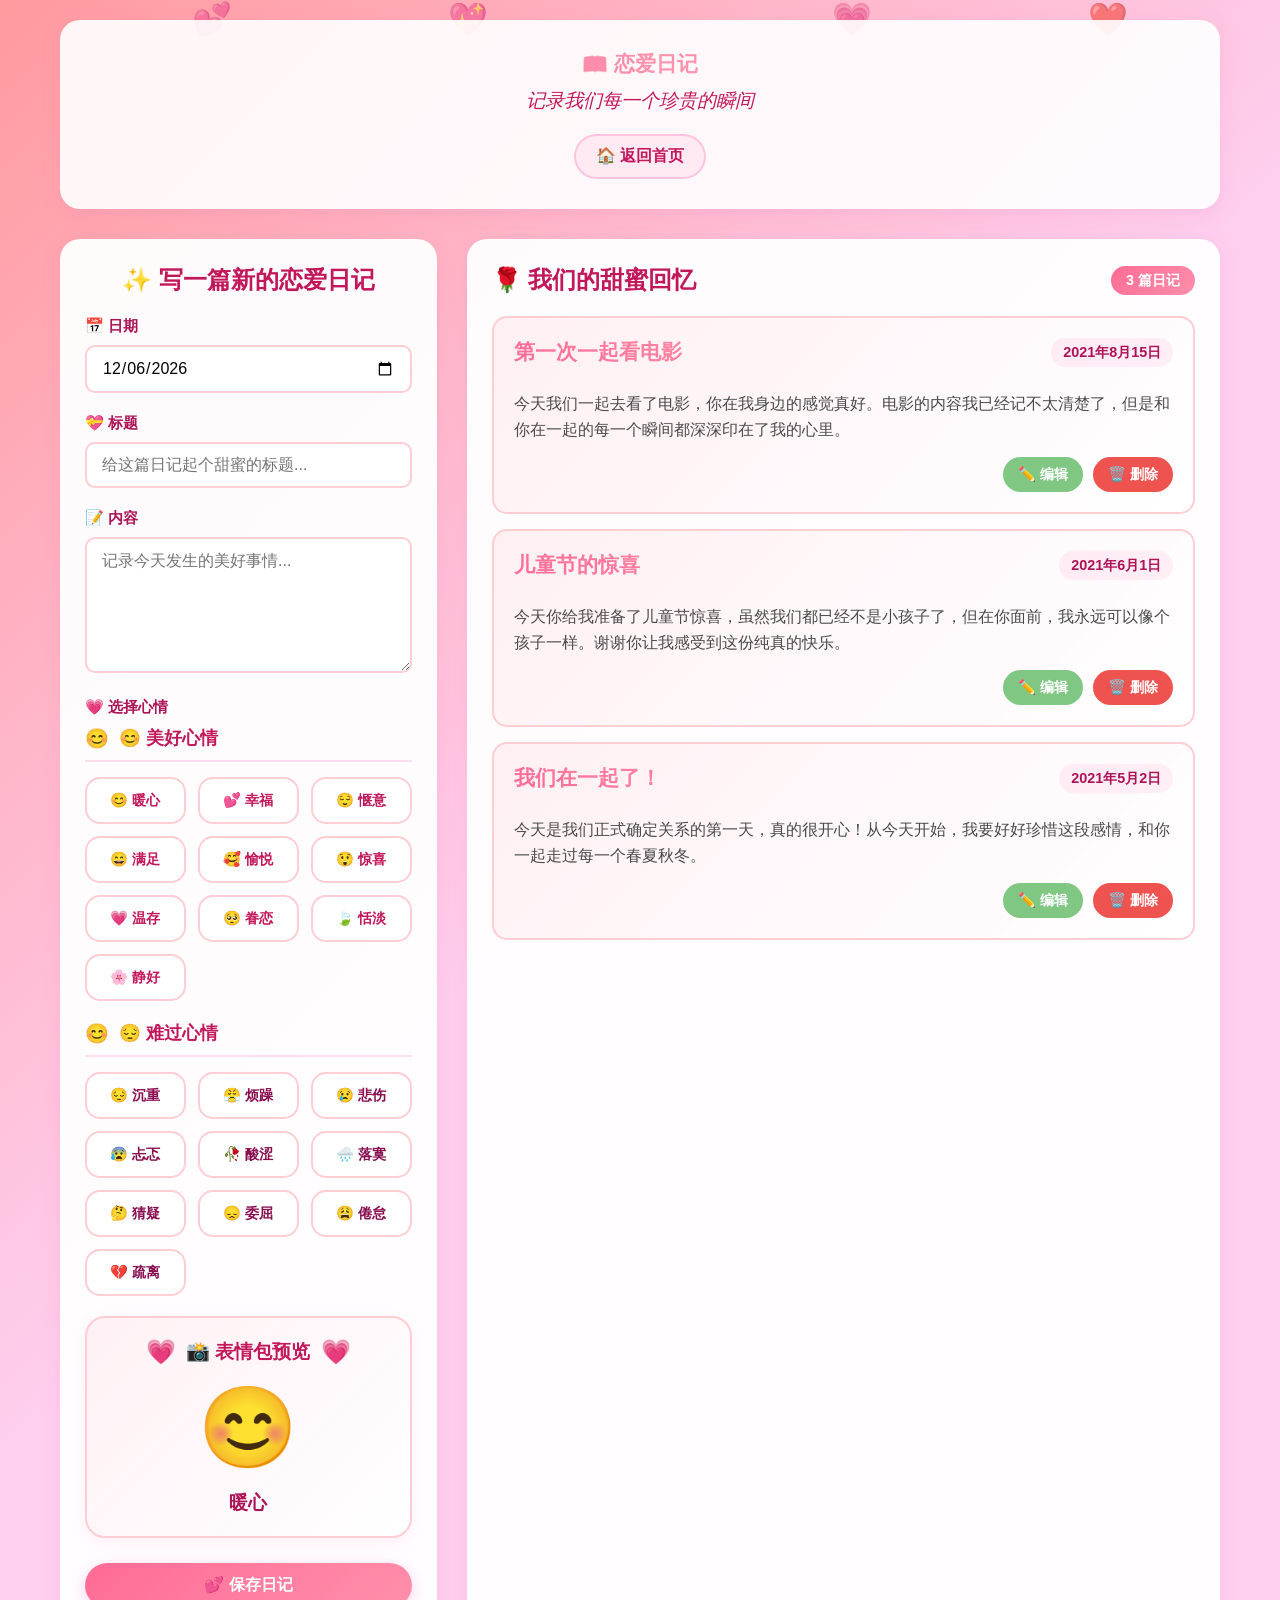
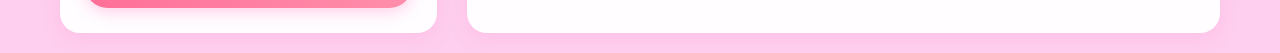
==== diary.html @ 62058254 "Add files via upload" ====
<!DOCTYPE html>
<html lang="zh-CN">
<head>
    <meta charset="UTF-8">
    <meta name="viewport" content="width=device-width, initial-scale=1.0">
    <title>恋爱日记 - 祖家琦 ❤️ 王意颖</title>
    <link rel="stylesheet" href="styles.css">
</head>
<body>
    <div class="heart-background">
        <div class="floating-heart" style="left: 15%; animation-delay: 0.5s;">💕</div>
        <div class="floating-heart" style="left: 35%; animation-delay: 1.5s;">💖</div>
        <div class="floating-heart" style="left: 65%; animation-delay: 2s;">💗</div>
        <div class="floating-heart" style="left: 85%; animation-delay: 3s;">❤️</div>
    </div>

    <div class="container">
        <header class="diary-header">
            <h1 class="diary-title">📖 恋爱日记</h1>
            <p class="diary-subtitle">记录我们每一个珍贵的瞬间</p>
            <div class="back-nav">
                <a href="index.html" class="back-button">🏠 返回首页</a>
            </div>
        </header>

        <div class="diary-content">
            <!-- 添加/编辑日记表单 -->
            <div class="diary-form-section">
                <div class="form-header">
                    <h2 id="formTitle">✨ 写一篇新的恋爱日记</h2>
                </div>
                <form id="diaryForm" class="diary-form">
                    <input type="hidden" id="diaryId" value="">

                    <div class="form-group">
                        <label for="diaryDate" class="form-label">📅 日期</label>
                        <input type="date" id="diaryDate" class="form-input" required>
                    </div>

                    <div class="form-group">
                        <label for="diaryTitle" class="form-label">💝 标题</label>
                        <input type="text" id="diaryTitle" class="form-input" placeholder="给这篇日记起个甜蜜的标题..." required>
                    </div>

                    <div class="form-group">
                        <label for="diaryContent" class="form-label">📝 内容</label>
                        <textarea id="diaryContent" class="form-textarea" placeholder="记录今天发生的美好事情..." rows="6" required></textarea>
                    </div>

                    <div class="form-group">
                        <label class="form-label">💗 选择心情</label>
                        <div class="mood-selector" id="moodSelector">
                            <!-- 正面心情 -->
                            <div class="mood-category">
                                <p class="mood-category-title">😊 美好心情</p>
                                <div class="mood-options positive-moods">
                                    <button type="button" class="mood-btn" data-mood="暖心" data-emoji="😊">😊 暖心</button>
                                    <button type="button" class="mood-btn" data-mood="幸福" data-emoji="💕">💕 幸福</button>
                                    <button type="button" class="mood-btn" data-mood="惬意" data-emoji="😌">😌 惬意</button>
                                    <button type="button" class="mood-btn" data-mood="满足" data-emoji="😄">😄 满足</button>
                                    <button type="button" class="mood-btn" data-mood="愉悦" data-emoji="🥰">🥰 愉悦</button>
                                    <button type="button" class="mood-btn" data-mood="惊喜" data-emoji="😲">😲 惊喜</button>
                                    <button type="button" class="mood-btn" data-mood="温存" data-emoji="💗">💗 温存</button>
                                    <button type="button" class="mood-btn" data-mood="眷恋" data-emoji="🥺">🥺 眷恋</button>
                                    <button type="button" class="mood-btn" data-mood="恬淡" data-emoji="🍃">🍃 恬淡</button>
                                    <button type="button" class="mood-btn" data-mood="静好" data-emoji="🌸">🌸 静好</button>
                                </div>
                            </div>

                            <!-- 负面心情 -->
                            <div class="mood-category">
                                <p class="mood-category-title">😔 难过心情</p>
                                <div class="mood-options negative-moods">
                                    <button type="button" class="mood-btn" data-mood="沉重" data-emoji="😔">😔 沉重</button>
                                    <button type="button" class="mood-btn" data-mood="烦躁" data-emoji="😤">😤 烦躁</button>
                                    <button type="button" class="mood-btn" data-mood="悲伤" data-emoji="😢">😢 悲伤</button>
                                    <button type="button" class="mood-btn" data-mood="忐忑" data-emoji="😰">😰 忐忑</button>
                                    <button type="button" class="mood-btn" data-mood="酸涩" data-emoji="🥀">🥀 酸涩</button>
                                    <button type="button" class="mood-btn" data-mood="落寞" data-emoji="🌧️">🌧️ 落寞</button>
                                    <button type="button" class="mood-btn" data-mood="猜疑" data-emoji="🤔">🤔 猜疑</button>
                                    <button type="button" class="mood-btn" data-mood="委屈" data-emoji="😞">😞 委屈</button>
                                    <button type="button" class="mood-btn" data-mood="倦怠" data-emoji="😩">😩 倦怠</button>
                                    <button type="button" class="mood-btn" data-mood="疏离" data-emoji="💔">💔 疏离</button>
                                </div>
                            </div>
                        </div>

                        <!-- 表情包预览区域 -->
                        <div class="mood-preview" id="moodPreview">
                            <p class="preview-title">📸 表情包预览</p>
                            <div class="preview-emoji" id="previewEmoji">😊</div>
                            <p class="preview-text" id="previewText">暖心</p>
                        </div>

                        <input type="hidden" id="diaryMood" value="">
                        <input type="hidden" id="diaryEmoji" value="">
                    </div>

                    <div class="form-actions">
                        <button type="submit" class="btn btn-primary" id="submitBtn">💕 保存日记</button>
                        <button type="button" class="btn btn-secondary" id="cancelBtn" style="display: none;">取消编辑</button>
                    </div>
                </form>
            </div>

            <!-- 日记列表 -->
            <div class="diary-list-section">
                <div class="list-header">
                    <h2>🌹 我们的甜蜜回忆</h2>
                    <span class="diary-count" id="diaryCount">0 篇日记</span>
                </div>

                <div id="diaryList" class="diary-list">
                    <!-- 日记条目将在这里动态生成 -->
                </div>

                <div id="emptyState" class="empty-state" style="display: none;">
                    <div class="empty-icon">📔</div>
                    <p class="empty-text">还没有写日记哦</p>
                    <p class="empty-subtext">开始记录你们的第一个甜蜜时刻吧！</p>
                </div>
            </div>
        </div>
    </div>

    <!-- 确认删除的模态框 -->
    <div id="deleteModal" class="modal" style="display: none;">
        <div class="modal-content">
            <div class="modal-header">
                <h3>💔 确认删除</h3>
            </div>
            <div class="modal-body">
                <p>确定要删除这篇日记吗？删除后无法恢复。</p>
            </div>
            <div class="modal-footer">
                <button class="btn btn-secondary" id="confirmCancel">取消</button>
                <button class="btn btn-danger" id="confirmDelete">确认删除</button>
            </div>
        </div>
    </div>

    <script src="script.js"></script>
<script src="mobile-optimizations.js"></script>
    <script>
        // 拖尾式光标跟随效果
        const cursorTrail = [];
        const maxTrailLength = 10;

        document.addEventListener('mousemove', (e) => {
            // 创建新的光标元素
            const cursor = document.createElement('div');
            cursor.className = 'cursor-trail';
            cursor.style.left = e.clientX + 'px';
            cursor.style.top = e.clientY + 'px';
            cursor.style.opacity = '0.3'; // 透明度设置为0.3

            // 添加爱心图标
            cursor.innerHTML = '💕';

            // 添加到轨迹数组
            cursorTrail.push(cursor);
            document.body.appendChild(cursor);

            // 限制轨迹长度
            if (cursorTrail.length > maxTrailLength) {
                const oldCursor = cursorTrail.shift();
                oldCursor.style.transition = 'opacity 0.5s';
                oldCursor.style.opacity = '0';
                setTimeout(() => {
                    oldCursor.remove();
                }, 500);
            }

            // 2秒后移除
            setTimeout(() => {
                cursor.style.transition = 'opacity 0.5s';
                cursor.style.opacity = '0';
                setTimeout(() => cursor.remove(), 500);
            }, 2000);
        });

        // 点击特效
        document.addEventListener('click', (e) => {
            const clickEffect = document.createElement('div');
            clickEffect.className = 'click-effect';
            clickEffect.style.left = e.clientX + 'px';
            clickEffect.style.top = e.clientY + 'px';

            // 随机选择一个爱心表情
            const hearts = ['❤️', '💕', '💖', '💗', '💘', '💝', '💟'];
            const randomHeart = hearts[Math.floor(Math.random() * hearts.length)];
            clickEffect.innerHTML = randomHeart;

            document.body.appendChild(clickEffect);

            // 动画效果
            clickEffect.style.animation = 'clickPop 1s ease-out forwards';

            // 移除元素
            setTimeout(() => {
                clickEffect.remove();
            }, 1000);
        });

        // 添加动画样式
        const style = document.createElement('style');
        style.textContent = `
            @keyframes clickPop {
                0% {
                    transform: scale(0) rotate(0deg);
                    opacity: 1;
                }
                50% {
                    transform: scale(1.5) rotate(180deg);
                    opacity: 0.8;
                }
                100% {
                    transform: scale(0) rotate(360deg);
                    opacity: 0;
                }
            }

            /* 拖尾式光标样式 */
            .cursor-trail {
                position: fixed;
                pointer-events: none;
                z-index: 9999;
                font-size: 2rem;
                transform: translate(-50%, -50%);
                transition: all 0.1s ease;
                opacity: 0.3;
            }
        `;
        document.head.appendChild(style);
    </script>
</body>
</html>
---- styles.css ----
/* 全局样式 */
* {
    margin: 0;
    padding: 0;
    box-sizing: border-box;
}

body {
    font-family: 'Segoe UI', 'Microsoft YaHei', sans-serif;
    background: linear-gradient(135deg, #ff9a9e 0%, #fecfef 50%, #fecfef 100%);
    min-height: 100vh;
    overflow-x: hidden;
    position: relative;
}

/* 飘动的心形背景 */
.heart-background {
    position: fixed;
    top: 0;
    left: 0;
    width: 100%;
    height: 100%;
    pointer-events: none;
    z-index: 0;
}

.floating-heart {
    position: absolute;
    font-size: 2rem;
    opacity: 0.6;
    animation: floatUp 8s ease-in-out infinite;
    will-change: transform, opacity;
    backface-visibility: hidden;
}

@keyframes floatUp {
    0% {
        transform: translateY(100vh) rotate(0deg);
        opacity: 0;
    }
    10% {
        opacity: 0.6;
    }
    90% {
        opacity: 0.6;
    }
    100% {
        transform: translateY(-100px) rotate(360deg);
        opacity: 0;
    }
}

/* 移动端动画性能优化 */
@media (prefers-reduced-motion: reduce) {
    /* 减少动画效果 */
    .floating-heart {
        display: none;
    }

    .name-gradient {
        animation: none;
    }

    .big-heart {
        animation: none;
    }

    .music-btn.playing {
        animation: none;
    }

    .reminder-card.celebrate {
        animation: none;
    }

    #daysCounter, #hoursCounter, #minutesCounter, #secondsCounter {
        animation: none;
    }
}

@media (max-width: 768px) {
    /* 移动端减少动画复杂度 */
    .floating-heart {
        animation-duration: 12s;
        animation-timing-function: linear;
    }

    @keyframes floatUp {
        0% {
            transform: translateY(100vh) translateZ(0);
            opacity: 0;
        }
        10% {
            opacity: 0.5;
        }
        90% {
            opacity: 0.5;
        }
        100% {
            transform: translateY(-100px) translateZ(0);
            opacity: 0;
        }
    }
}

/* 容器 */
.container {
    position: relative;
    z-index: 1;
    max-width: 1200px;
    margin: 0 auto;
    padding: 20px;
}

/* 主页样式 */
.hero-section {
    text-align: center;
    padding: 60px 20px;
    background: rgba(255, 255, 255, 0.85);
    border-radius: 20px;
    box-shadow: 0 10px 40px rgba(255, 105, 180, 0.2);
    backdrop-filter: blur(10px);
    animation: fadeInUp 1s ease-out;
}

@keyframes fadeInUp {
    from {
        opacity: 0;
        transform: translateY(30px);
    }
    to {
        opacity: 1;
        transform: translateY(0);
    }
}

.couple-names {
    display: flex;
    align-items: center;
    justify-content: center;
    gap: 30px;
    margin-bottom: 40px;
    flex-wrap: wrap;
}

.name-gradient {
    font-size: 3rem;
    font-weight: bold;
    background: linear-gradient(45deg, #ff6b95, #ff8fab, #ffb3c6);
    -webkit-background-clip: text;
    -webkit-text-fill-color: transparent;
    background-clip: text;
    animation: pulse 2s ease-in-out infinite;
    transition: all 0.3s ease;
}

.name-gradient:hover {
    animation: jump 0.5s ease;
}

@keyframes pulse {
    0%, 100% {
        transform: scale(1);
    }
    50% {
        transform: scale(1.05);
    }
}

@keyframes jump {
    0% {
        transform: translateY(0) scale(1);
    }
    50% {
        transform: translateY(-10px) scale(1.1);
    }
    100% {
        transform: translateY(0) scale(1);
    }
}

.heart-divider {
    display: flex;
    align-items: center;
    justify-content: center;
}

.big-heart {
    font-size: 3.5rem;
    animation: heartbeat 1.5s ease-in-out infinite;
    transition: all 0.3s ease;
}

.big-heart:hover {
    animation: jump 0.5s ease;
}

@keyframes heartbeat {
    0%, 100% {
        transform: scale(1);
    }
    25% {
        transform: scale(1.2);
    }
    50% {
        transform: scale(1);
    }
    75% {
        transform: scale(1.1);
    }
}

/* 恋爱日期显示 */
.love-date {
    margin: 30px 0;
    padding: 20px;
    background: linear-gradient(135deg, rgba(255, 192, 203, 0.3), rgba(255, 105, 180, 0.1));
    border-radius: 15px;
    border: 2px solid rgba(255, 105, 180, 0.2);
    transition: all 0.3s ease;
}

.love-date:hover {
    transform: translateY(-5px);
    box-shadow: 0 8px 20px rgba(255, 105, 180, 0.3);
}

.date-text {
    font-size: 1.2rem;
    color: #d63384;
    margin-bottom: 15px;
    font-weight: 500;
    transition: all 0.3s ease;
}

.date-text:hover {
    transform: translateX(5px);
}

.date-display {
    display: flex;
    align-items: center;
    justify-content: center;
    gap: 10px;
    flex-wrap: wrap;
}

.date-number {
    font-size: 2.5rem;
    font-weight: bold;
    color: #c2185b;
    text-shadow: 2px 2px 4px rgba(0, 0, 0, 0.1);
    transition: all 0.3s ease;
}

.date-number:hover {
    transform: scale(1.1);
}

.date-divider {
    font-size: 1.5rem;
    color: #e91e63;
    font-weight: 500;
    transition: all 0.3s ease;
}

.date-divider:hover {
    transform: scale(1.1);
}

/* 爱情计时器 */
.love-counter {
    margin: 30px 0;
    padding: 25px;
    background: linear-gradient(135deg, rgba(255, 182, 193, 0.4), rgba(255, 105, 180, 0.2));
    border-radius: 15px;
    border: 2px dashed rgba(255, 105, 180, 0.3);
    transition: all 0.3s ease;
}

.love-counter:hover {
    transform: translateY(-5px);
    box-shadow: 0 8px 20px rgba(255, 105, 180, 0.3);
}

.counter-text {
    font-size: 1.1rem;
    color: #ad1457;
    margin-bottom: 15px;
    font-weight: 500;
    transition: all 0.3s ease;
}

.counter-text:hover {
    transform: translateX(5px);
}

.counter-display {
    display: flex;
    align-items: center;
    justify-content: center;
    gap: 15px;
    flex-wrap: wrap;
}

#daysCounter, #hoursCounter, #minutesCounter, #secondsCounter {
    font-size: 2rem;
    font-weight: bold;
    color: #c2185b;
    min-width: 60px;
    display: inline-block;
    text-align: center;
    transition: all 0.3s ease;
}

#daysCounter:hover, #hoursCounter:hover, #minutesCounter:hover, #secondsCounter:hover {
    transform: scale(1.1);
}

.counter-label {
    font-size: 1rem;
    color: #e91e63;
    transition: all 0.3s ease;
}

.counter-label:hover {
    transform: scale(1.1);
}

/* 爱情宣言 */
.love-message {
    margin: 40px 0;
    padding: 20px;
    transition: all 0.3s ease;
}

.love-message:hover {
    transform: translateY(-5px);
    box-shadow: 0 8px 20px rgba(255, 105, 180, 0.2);
}

.message-text {
    font-size: 1.5rem;
    color: #c2185b;
    margin-bottom: 10px;
    font-weight: 600;
    font-style: italic;
    transition: all 0.3s ease;
}

.message-text:hover {
    transform: translateX(5px);
}

.message-subtext {
    font-size: 1.2rem;
    color: #e91e63;
    font-weight: 500;
    transition: all 0.3s ease;
}

.message-subtext:hover {
    transform: translateX(5px);
}

/* 导航按钮 */
.navigation {
    margin-top: 30px;
}

.nav-button {
    display: inline-flex;
    align-items: center;
    gap: 10px;
    padding: 15px 30px;
    background: linear-gradient(135deg, #ff6b95, #ff8fab);
    color: white;
    text-decoration: none;
    border-radius: 50px;
    font-size: 1.1rem;
    font-weight: 600;
    box-shadow: 0 4px 15px rgba(255, 105, 180, 0.4);
    transition: all 0.3s ease;
    border: none;
    cursor: pointer;
    touch-action: manipulation;
    -webkit-tap-highlight-color: transparent;
}

.nav-button:hover {
    transform: translateY(-3px);
    box-shadow: 0 6px 20px rgba(255, 105, 180, 0.6);
}

.button-icon {
    font-size: 1.5rem;
    transition: all 0.3s ease;
}

.button-icon:hover {
    transform: scale(1.2);
}

/* 日记页面样式 */
.diary-header {
    text-align: center;
    padding: 30px 20px;
    background: rgba(255, 255, 255, 0.9);
    border-radius: 20px;
    margin-bottom: 30px;
    box-shadow: 0 5px 20px rgba(255, 105, 180, 0.15);
}

.diary-title {
    font-size: 2.5rem;
    background: linear-gradient(45deg, #ff6b95, #ff8fab, #ffb3c6);
    -webkit-background-clip: text;
    -webkit-text-fill-color: transparent;
    background-clip: text;
    margin-bottom: 10px;
}

.diary-subtitle {
    color: #c2185b;
    font-size: 1.2rem;
    font-style: italic;
}

.back-nav {
    margin-top: 20px;
}

.back-button {
    display: inline-block;
    padding: 10px 20px;
    background: rgba(255, 105, 180, 0.1);
    color: #c2185b;
    text-decoration: none;
    border-radius: 25px;
    font-weight: 600;
    transition: all 0.3s ease;
    border: 2px solid rgba(255, 105, 180, 0.3);
}

.back-button:hover {
    background: rgba(255, 105, 180, 0.2);
    transform: translateY(-2px);
}

/* 日记内容布局 */
.diary-content {
    display: grid;
    grid-template-columns: 1fr 2fr;
    gap: 30px;
}

/* 日记表单 */
.diary-form-section {
    background: rgba(255, 255, 255, 0.95);
    border-radius: 20px;
    padding: 25px;
    box-shadow: 0 5px 20px rgba(255, 105, 180, 0.15);
    height: fit-content;
    position: sticky;
    top: 20px;
}

.form-header {
    margin-bottom: 20px;
    text-align: center;
}

.form-header h2 {
    color: #c2185b;
    font-size: 1.5rem;
}

.form-group {
    margin-bottom: 20px;
}

.form-label {
    display: block;
    margin-bottom: 8px;
    color: #ad1457;
    font-weight: 600;
    font-size: 0.95rem;
}

.form-input, .form-textarea {
    width: 100%;
    padding: 12px 15px;
    border: 2px solid #ffcdd2;
    border-radius: 10px;
    font-size: 1rem;
    font-family: inherit;
    transition: all 0.3s ease;
    background: rgba(255, 255, 255, 0.9);
    touch-action: manipulation;
}

.form-input:focus, .form-textarea:focus {
    outline: none;
    border-color: #ff6b95;
    box-shadow: 0 0 10px rgba(255, 105, 180, 0.2);
}

.form-textarea {
    resize: vertical;
    min-height: 120px;
}

.form-actions {
    display: flex;
    gap: 10px;
    margin-top: 25px;
}

.btn {
    flex: 1;
    padding: 12px 20px;
    border: none;
    border-radius: 25px;
    font-size: 1rem;
    font-weight: 600;
    cursor: pointer;
    transition: all 0.3s ease;
    font-family: inherit;
    touch-action: manipulation;
    -webkit-tap-highlight-color: transparent;
    min-height: 44px;
}

.btn-primary {
    background: linear-gradient(135deg, #ff6b95, #ff8fab);
    color: white;
    box-shadow: 0 4px 15px rgba(255, 105, 180, 0.3);
}

.btn-primary:hover {
    transform: translateY(-2px);
    box-shadow: 0 6px 20px rgba(255, 105, 180, 0.5);
}

.btn-secondary {
    background: #f8bbd0;
    color: #880e4f;
}

.btn-secondary:hover {
    background: #f48fb1;
}

.btn-danger {
    background: #ef5350;
    color: white;
}

.btn-danger:hover {
    background: #e53935;
}

/* 日记列表 */
.diary-list-section {
    background: rgba(255, 255, 255, 0.95);
    border-radius: 20px;
    padding: 25px;
    box-shadow: 0 5px 20px rgba(255, 105, 180, 0.15);
}

.list-header {
    display: flex;
    justify-content: space-between;
    align-items: center;
    margin-bottom: 20px;
    flex-wrap: wrap;
    gap: 10px;
}

.list-header h2 {
    color: #c2185b;
    font-size: 1.5rem;
}

.diary-count {
    background: linear-gradient(135deg, #ff6b95, #ff8fab);
    color: white;
    padding: 5px 15px;
    border-radius: 20px;
    font-size: 0.9rem;
    font-weight: 600;
}

.diary-list {
    display: flex;
    flex-direction: column;
    gap: 15px;
}

.diary-item {
    background: linear-gradient(135deg, rgba(255, 192, 203, 0.2), rgba(255, 255, 255, 0.8));
    border: 2px solid #ffcdd2;
    border-radius: 15px;
    padding: 20px;
    transition: all 0.3s ease;
    animation: slideIn 0.5s ease-out;
}

@keyframes slideIn {
    from {
        opacity: 0;
        transform: translateX(-20px);
    }
    to {
        opacity: 1;
        transform: translateX(0);
    }
}

.diary-item:hover {
    border-color: #ff6b95;
    box-shadow: 0 5px 15px rgba(255, 105, 180, 0.2);
    transform: translateY(-3px);
}

.diary-item-header {
    display: flex;
    justify-content: space-between;
    align-items: flex-start;
    margin-bottom: 15px;
    flex-wrap: wrap;
    gap: 10px;
}

.diary-title {
    font-size: 1.3rem;
    font-weight: 600;
    color: #c2185b;
    flex: 1;
}

.diary-date {
    background: rgba(255, 105, 180, 0.1);
    color: #ad1457;
    padding: 5px 12px;
    border-radius: 15px;
    font-size: 0.9rem;
    font-weight: 600;
}

.diary-content-text {
    color: #4a4a4a;
    line-height: 1.6;
    margin-bottom: 15px;
    white-space: pre-wrap;
}

.diary-actions {
    display: flex;
    gap: 10px;
    justify-content: flex-end;
}

.action-btn {
    padding: 8px 15px;
    border: none;
    border-radius: 20px;
    cursor: pointer;
    font-size: 0.9rem;
    font-weight: 600;
    transition: all 0.3s ease;
    font-family: inherit;
}

.edit-btn {
    background: #81c784;
    color: white;
}

.edit-btn:hover {
    background: #66bb6a;
}

.delete-btn {
    background: #ef5350;
    color: white;
}

.delete-btn:hover {
    background: #e53935;
}

/* 空状态 */
.empty-state {
    text-align: center;
    padding: 40px 20px;
    color: #ad1457;
}

.empty-icon {
    font-size: 4rem;
    margin-bottom: 15px;
}

.empty-text {
    font-size: 1.3rem;
    margin-bottom: 10px;
    font-weight: 600;
}

/* 游戏样式 */
.games-grid {
    display: grid;
    grid-template-columns: repeat(auto-fit, minmax(250px, 1fr));
    gap: 30px;
    margin-top: 30px;
}

.game-card {
    background: white;
    border-radius: 20px;
    padding: 30px;
    text-align: center;
    text-decoration: none;
    color: inherit;
    box-shadow: 0 5px 20px rgba(255, 105, 180, 0.15);
    transition: all 0.3s ease;
    border: 2px solid transparent;
}

.game-card:hover {
    transform: translateY(-5px);
    box-shadow: 0 10px 30px rgba(255, 105, 180, 0.3);
    border-color: #ff69b4;
}

.game-icon {
    font-size: 4rem;
    margin-bottom: 20px;
}

.game-card h3 {
    color: #c2185b;
    font-size: 1.5rem;
    margin-bottom: 15px;
}

.game-card p {
    color: #666;
    margin-bottom: 20px;
    line-height: 1.6;
}

.play-button {
    display: inline-block;
    padding: 10px 30px;
    background: linear-gradient(135deg, #ff6b95, #ff1493);
    color: white;
    border-radius: 25px;
    font-weight: 600;
    transition: all 0.3s ease;
}

.play-button:hover {
    transform: scale(1.05);
    box-shadow: 0 5px 15px rgba(255, 105, 180, 0.4);
}

/* 导航按钮样式 */
#gamesButton {
    background: white;
    color: #c2185b;
    border: 2px solid #ff69b4;
}

#gamesButton:hover {
    background: #ff69b4;
    color: white;
    transform: scale(1.05);
}

.empty-subtext {
    font-size: 1rem;
    opacity: 0.8;
}

/* 模态框 */
.modal {
    position: fixed;
    top: 0;
    left: 0;
    width: 100%;
    height: 100%;
    background: rgba(0, 0, 0, 0.5);
    display: flex;
    align-items: center;
    justify-content: center;
    z-index: 1000;
    animation: fadeIn 0.3s ease;
}

@keyframes fadeIn {
    from {
        opacity: 0;
    }
    to {
        opacity: 1;
    }
}

.modal-content {
    background: white;
    border-radius: 20px;
    padding: 30px;
    max-width: 400px;
    width: 90%;
    box-shadow: 0 10px 40px rgba(0, 0, 0, 0.2);
    animation: slideUp 0.3s ease;
}

@keyframes slideUp {
    from {
        transform: translateY(30px);
        opacity: 0;
    }
    to {
        transform: translateY(0);
        opacity: 1;
    }
}

.modal-header h3 {
    color: #c2185b;
    margin-bottom: 15px;
    font-size: 1.3rem;
}

.modal-body p {
    color: #4a4a4a;
    line-height: 1.6;
    margin-bottom: 20px;
}

.modal-footer {
    display: flex;
    gap: 10px;
    justify-content: flex-end;
}

/* 表情包预览区域 */
.mood-preview {
    margin-top: 20px;
    padding: 20px;
    background: linear-gradient(135deg, rgba(255, 192, 203, 0.2), rgba(255, 255, 255, 0.8));
    border: 2px solid #ffcdd2;
    border-radius: 20px;
    text-align: center;
    transition: all 0.3s ease;
    box-shadow: 0 5px 15px rgba(255, 105, 180, 0.1);
}

.mood-preview:hover {
    border-color: #ff6b95;
    box-shadow: 0 8px 25px rgba(255, 105, 180, 0.3);
    transform: translateY(-3px);
}

.preview-title {
    color: #c2185b;
    font-size: 1.2rem;
    margin-bottom: 15px;
    font-weight: 600;
    display: flex;
    align-items: center;
    justify-content: center;
    gap: 10px;
}

.preview-title::before {
    content: '💗';
    font-size: 1.5rem;
}

.preview-title::after {
    content: '💗';
    font-size: 1.5rem;
}

.preview-emoji {
    font-size: 5rem;
    margin-bottom: 15px;
    animation: pulse 1.5s ease-in-out infinite;
    transition: all 0.3s ease;
}

.preview-emoji:hover {
    transform: scale(1.1);
}

@keyframes pulse {
    0%, 100% {
        transform: scale(1);
    }
    50% {
        transform: scale(1.1);
    }
}

.preview-text {
    color: #ad1457;
    font-size: 1.2rem;
    font-weight: 600;
    transition: all 0.3s ease;
}

.preview-text:hover {
    transform: translateX(5px);
}

/* 心情选择器优化 */
.mood-category {
    margin-bottom: 20px;
}

.mood-category-title {
    color: #c2185b;
    font-size: 1.1rem;
    font-weight: 600;
    margin-bottom: 15px;
    padding-bottom: 10px;
    border-bottom: 2px solid rgba(255, 105, 180, 0.2);
    display: flex;
    align-items: center;
    gap: 10px;
}

.mood-category-title::before {
    content: '😊';
    font-size: 1.2rem;
}

.mood-options {
    display: grid;
    grid-template-columns: repeat(auto-fill, minmax(100px, 1fr));
    gap: 12px;
}

.mood-btn {
    padding: 12px 15px;
    border: 2px solid #ffcdd2;
    border-radius: 15px;
    background: white;
    color: #ad1457;
    font-weight: 600;
    cursor: pointer;
    transition: all 0.3s ease;
    display: flex;
    flex-direction: column;
    align-items: center;
    gap: 5px;
    font-size: 0.9rem;
}

.mood-btn:hover {
    border-color: #ff6b95;
    background: linear-gradient(135deg, rgba(255, 107, 149, 0.1), rgba(255, 143, 171, 0.1));
    transform: translateY(-3px);
    box-shadow: 0 5px 15px rgba(255, 105, 180, 0.2);
}

.mood-btn.selected {
    border-color: #ff6b95;
    background: linear-gradient(135deg, #ff6b95, #ff8fab);
    color: white;
    box-shadow: 0 5px 15px rgba(255, 105, 180, 0.3);
}

.mood-btn .emoji {
    font-size: 1.5rem;
    margin-bottom: 5px;
}

.mood-btn .mood-name {
    font-size: 0.9rem;
}

/* 心情按钮分组 */
.positive-moods .mood-btn {
    color: #c2185b;
}

.positive-moods .mood-btn.selected {
    color: white;
}

.negative-moods .mood-btn {
    color: #880e4f;
}

.negative-moods .mood-btn.selected {
    color: white;
}

/* 光标跟随效果 */
.cursor-follower {
    position: fixed;
    pointer-events: none;
    z-index: 9999;
    font-size: 2rem;
    transform: translate(-50%, -50%);
    transition: all 0.1s ease;
}

/* 点击特效 */
.click-effect {
    position: fixed;
    pointer-events: none;
    z-index: 9999;
    font-size: 2rem;
    transform: translate(-50%, -50%);
}

/* 图库样式 */
.gallery-grid {
    display: grid;
    grid-template-columns: repeat(auto-fill, minmax(250px, 1fr));
    gap: 20px;
    margin-top: 30px;
}

.gallery-item {
    position: relative;
    border-radius: 15px;
    overflow: hidden;
    box-shadow: 0 5px 15px rgba(0, 0, 0, 0.1);
    transition: all 0.3s ease;
    cursor: pointer;
}

.gallery-item:hover {
    transform: translateY(-5px);
    box-shadow: 0 10px 25px rgba(255, 105, 180, 0.3);
}

.gallery-item img {
    width: 100%;
    height: 200px;
    object-fit: cover;
    display: block;
}

.gallery-item .overlay {
    position: absolute;
    bottom: 0;
    left: 0;
    right: 0;
    background: linear-gradient(to top, rgba(0, 0, 0, 0.7), transparent);
    padding: 20px;
    color: white;
}

.gallery-item .overlay h3 {
    margin: 0;
    font-size: 1.2rem;
}

.gallery-item .overlay p {
    margin: 5px 0 0;
    font-size: 0.9rem;
    opacity: 0.9;
}

/* 平板设备响应式设计 */
@media (max-width: 1024px) {
    .container {
        max-width: 90%;
    }

    .games-grid {
        grid-template-columns: repeat(auto-fit, minmax(200px, 1fr));
        gap: 25px;
    }

    .gallery-grid {
        grid-template-columns: repeat(auto-fill, minmax(200px, 1fr));
    }

    .diary-form-section {
        position: sticky;
        top: 15px;
    }
}

/* 小型平板/大手机响应式设计 */
@media (max-width: 768px) {
    .container {
        padding: 15px;
    }

    .hero-section {
        padding: 30px 15px;
    }

    .couple-names {
        gap: 15px;
    }

    .name-gradient {
        font-size: 2rem;
    }

    .big-heart {
        font-size: 2.5rem;
    }

    .date-number {
        font-size: 1.8rem;
    }

    .diary-title {
        font-size: 1.8rem;
    }

    .diary-content {
        grid-template-columns: 1fr;
    }

    .diary-form-section {
        position: static;
        order: 2;
    }

    .diary-list-section {
        order: 1;
    }

    .date-display, .counter-display {
        flex-direction: column;
        gap: 5px;
    }

    .form-actions {
        flex-direction: column;
    }

    .list-header {
        flex-direction: column;
        align-items: flex-start;
    }

    /* 优化导航按钮 */
    .navigation {
        margin-top: 25px;
    }

    .nav-button {
        display: block;
        width: 100%;
        max-width: 280px;
        margin: 10px auto;
    }

    .nav-button:not(:last-child) {
        margin-bottom: 10px;
    }

    /* 优化漂浮心形 */
    .floating-heart {
        font-size: 1.5rem;
    }

    /* 优化提醒卡片 */
    .reminder-card {
        padding: 15px 20px;
        margin: 20px 0;
    }

    .reminder-today-item {
        font-size: 1rem;
    }

    .reminder-countdown {
        font-size: 0.95rem;
    }
}

/* 移动端优化 - 触摸设备 */
@media (hover: none) and (pointer: coarse) {
    /* 优化触摸交互 */
    .nav-button {
        min-height: 48px;
        padding: 12px 20px;
        font-size: 1rem;
        touch-action: manipulation;
        -webkit-tap-highlight-color: transparent;
    }

    .btn {
        min-height: 48px;
        font-size: 1rem;
        padding: 12px 24px;
        touch-action: manipulation;
    }

    .mood-btn {
        min-height: 44px;
        padding: 10px 8px;
        font-size: 0.9rem;
        touch-action: manipulation;
    }

    .game-card {
        min-height: 150px;
    }

    .gallery-item {
        min-height: 180px;
    }

    /* 触摸反馈优化 */
    .nav-button:active,
    .btn:active,
    .mood-btn:active,
    .music-btn:active {
        transform: scale(0.98);
        transition: transform 0.1s ease;
    }

    /* 防止双击缩放 */
    input, textarea, select {
        font-size: 16px;
        touch-action: manipulation;
    }

    /* 优化点击区域 */
    .game-card {
        padding: 20px;
    }

    .gallery-item {
        padding: 0;
    }
}

/* 文字排版优化 - 小屏设备 */
@media (max-width: 480px) {
    body {
        font-size: 14px;
        line-height: 1.5;
    }

    .container {
        padding: 10px;
    }

    /* 字体大小优化 */
    .name-gradient {
        font-size: 1.8rem;
        line-height: 1.2;
    }

    .big-heart {
        font-size: 2.2rem;
    }

    .date-number {
        font-size: 1.6rem;
    }

    .diary-title {
        font-size: 1.6rem;
    }

    #daysCounter, #hoursCounter, #minutesCounter, #secondsCounter {
        font-size: 1.4rem;
        min-width: 40px;
        padding: 5px 0;
    }

    .counter-label {
        font-size: 0.9rem;
    }

    .message-text {
        font-size: 1.2rem;
        line-height: 1.4;
    }

    .message-subtext {
        font-size: 1rem;
        line-height: 1.4;
    }

    /* 导航按钮优化 */
    .navigation {
        display: flex;
        flex-direction: column;
        gap: 10px;
        margin-top: 20px;
    }

    .nav-button {
        display: block;
        width: 100%;
        max-width: 280px;
        margin: 0 auto;
        min-height: 48px;
        padding: 12px 20px;
        font-size: 1rem;
        touch-action: manipulation;
    }

    .button-icon {
        font-size: 1.3rem;
    }

    /* 表单元素优化 */
    .form-input, .form-textarea {
        font-size: 16px;
        padding: 12px;
        border-radius: 8px;
        min-height: 44px;
    }

    .form-textarea {
        min-height: 100px;
    }

    .btn {
        min-height: 48px;
        font-size: 16px;
        padding: 12px 24px;
    }

    /* 心情选择器优化 */
    .mood-options {
        grid-template-columns: repeat(auto-fill, minmax(80px, 1fr));
        gap: 8px;
    }

    .mood-btn {
        padding: 8px 6px;
        font-size: 0.85rem;
        min-height: 44px;
    }

    .mood-btn .emoji {
        font-size: 1.2rem;
    }

    /* 优化布局间距 */
    .hero-section {
        padding: 25px 15px;
        border-radius: 15px;
    }

    .couple-names {
        gap: 15px;
        margin-bottom: 25px;
        flex-direction: column;
        align-items: center;
    }

    .heart-divider {
        margin: 10px 0;
    }

    .love-date {
        margin: 20px 0;
        padding: 15px;
    }

    .love-counter {
        margin: 20px 0;
        padding: 20px;
    }

    .love-message {
        margin: 25px 0;
        padding: 15px;
    }

    /* 游戏卡片优化 */
    .games-grid {
        grid-template-columns: 1fr;
        gap: 20px;
    }

    .game-card {
        padding: 20px;
    }

    .game-icon {
        font-size: 3rem;
    }

    .game-card h3 {
        font-size: 1.3rem;
    }

    .game-card p {
        font-size: 0.95rem;
    }

    /* 日记列表优化 */
    .diary-content {
        grid-template-columns: 1fr;
        gap: 20px;
    }

    .diary-form-section {
        position: static;
        order: 2;
    }

    .diary-list-section {
        order: 1;
    }

    .diary-item {
        padding: 15px;
    }

    .diary-title {
        font-size: 1.2rem;
    }

    .diary-content-text {
        font-size: 0.95rem;
        line-height: 1.5;
    }

    .diary-actions {
        flex-direction: column;
        gap: 8px;
        align-items: flex-end;
    }

    .action-btn {
        width: 100%;
        padding: 8px 15px;
        font-size: 0.9rem;
    }

    /* 优化背景动画 */
    .floating-heart {
        font-size: 1.2rem;
        animation-duration: 10s;
    }

    /* 音乐按钮优化 */
    .music-btn {
        right: 15px;
        bottom: 15px;
        width: 48px;
        height: 48px;
        font-size: 1.3rem;
        min-height: 48px;
    }

    /* 滚动优化 */
    .diary-form-section {
        overflow-y: auto;
        max-height: 60vh;
    }

    /* 防止双击缩放 */
    * {
        touch-action: manipulation;
        user-select: none;
        -webkit-user-select: none;
        -webkit-touch-callout: none;
    }

    /* 优化触摸滚动 */
    .diary-list {
        overflow-y: auto;
        max-height: 50vh;
    }
}

/* 超小屏幕优化 - 极端移动设备 */
@media (max-width: 360px) {
    body {
        font-size: 13px;
        line-height: 1.4;
    }

    .container {
        padding: 8px;
    }

    .hero-section {
        padding: 20px 12px;
        border-radius: 12px;
    }

    .couple-names {
        gap: 10px;
        margin-bottom: 15px;
        flex-direction: column;
        align-items: center;
    }

    .name-gradient {
        font-size: 1.5rem;
    }

    .big-heart {
        font-size: 1.8rem;
    }

    .date-number {
        font-size: 1.3rem;
    }

    .date-divider {
        font-size: 1.1rem;
    }

    .love-date {
        margin: 12px 0;
        padding: 10px;
    }

    .love-counter {
        margin: 12px 0;
        padding: 12px;
    }

    .love-message {
        margin: 15px 0;
        padding: 10px;
    }

    .message-text {
        font-size: 1.1rem;
    }

    .message-subtext {
        font-size: 0.9rem;
    }

    .nav-button {
        padding: 10px 16px;
        font-size: 0.9rem;
        min-height: 44px;
    }

    .button-icon {
        font-size: 1.2rem;
    }

    .game-card, .diary-item {
        padding: 12px;
    }

    .diary-title {
        font-size: 1.1rem;
    }

    .diary-content-text {
        font-size: 0.9rem;
        line-height: 1.4;
    }

    .mood-btn {
        padding: 8px 6px;
        font-size: 0.8rem;
        min-height: 40px;
    }

    .mood-btn .emoji {
        font-size: 1.2rem;
    }

    .floating-heart {
        font-size: 1rem;
    }

    .music-btn {
        right: 12px;
        bottom: 12px;
        width: 44px;
        height: 44px;
        font-size: 1.2rem;
    }

    /* 模态框优化 */
    .modal-content {
        padding: 20px;
        border-radius: 15px;
    }

    .modal-header h3 {
        font-size: 1.2rem;
    }

    .modal-body p {
        font-size: 0.95rem;
        line-height: 1.4;
    }

    .modal-footer {
        flex-direction: column;
        gap: 8px;
    }

    .btn {
        min-height: 44px;
        font-size: 0.95rem;
        padding: 10px 20px;
    }
}

/* 移动端减少动画和效果 */
@media (max-width: 768px) {
    /* 简化动画效果 */
    .name-gradient {
        animation: none;
    }

    .big-heart {
        animation: none;
    }

    .message-text:hover {
        transform: none;
    }

    .date-number:hover {
        transform: none;
    }

    .counter-label:hover {
        transform: none;
    }

    /* 减少漂浮心形数量以提升性能 */
    .heart-background .floating-heart:nth-child(n+5) {
        display: none;
    }

    /* 简化过渡效果 */
    .hero-section,
    .game-card,
    .diary-item,
    .nav-button,
    .btn {
        transition: all 0.2s ease;
    }

    /* 优化表单交互 */
    .form-input:focus,
    .form-textarea:focus {
        box-shadow: 0 0 5px rgba(255, 105, 180, 0.2);
    }

    /* 优化列表项交互 */
    .diary-item:hover {
        transform: translateY(-2px);
    }

    .game-card:hover {
        transform: translateY(-2px);
    }
}

/* 低性能设备优化 */
@media (max-width: 480px), (prefers-reduced-motion: reduce) {
    /* 禁用复杂动画 */
    .floating-heart {
        display: none;
    }

    @keyframes floatUp {
        display: none;
    }

    /* 简化过渡效果 */
    .hero-section,
    .game-card,
    .diary-item,
    .nav-button,
    .btn {
        transition: none;
    }

    /* 禁用发光效果 */
    .music-btn.playing {
        animation: none;
    }

    .reminder-card.celebrate {
        animation: none;
    }

    /* 优化滚动性能 */
    ::-webkit-scrollbar {
        width: 6px;
    }

    ::-webkit-scrollbar-track {
        background: transparent;
    }

    ::-webkit-scrollbar-thumb {
        background: #ff6b95;
        border-radius: 3px;
    }

    /* 禁用悬停效果 */
    .nav-button:hover,
    .btn:hover,
    .mood-btn:hover,
    .game-card:hover,
    .diary-item:hover {
        transform: none;
    }
}

/* 移动端特有的交互模式 */
@media (max-width: 768px) {
    /* 优化触摸滚动体验 */
    html {
        scroll-behavior: smooth;
    }

    /* 防止页面缩放 */
    @viewport {
        width: device-width;
        initial-scale: 1;
        maximum-scale: 1;
        user-scalable: no;
    }

    /* 优化表单输入体验 */
    input[type="date"],
    input[type="text"],
    textarea {
        -webkit-appearance: none;
        -moz-appearance: none;
        appearance: none;
        border-radius: 8px;
        border: 2px solid #ffcdd2;
        padding: 12px;
        font-size: 16px;
        background: white;
    }

    /* 优化选择器样式 */
    select {
        -webkit-appearance: none;
        -moz-appearance: none;
        appearance: none;
        background-image: url("data:image/svg+xml,%3Csvg xmlns='http://www.w3.org/2000/svg' width='12' height='12' viewBox='0 0 12 12'%3E%3Cpath d='M6 9L1 4h10z' fill='%23ff6b95'/%3E%3C/svg%3E");
        background-repeat: no-repeat;
        background-position: right 10px center;
        background-size: 12px;
        padding-right: 30px;
    }

    /* 优化触摸目标大小 */
    .action-btn {
        min-height: 44px;
        padding: 8px 15px;
        font-size: 0.9rem;
    }

    /* 优化列表项间距 */
    .diary-list {
        gap: 12px;
    }

    .diary-item {
        padding: 12px;
    }

    /* 优化心情选择器布局 */
    .mood-category {
        margin-bottom: 15px;
    }

    .mood-options {
        gap: 8px;
    }

    .mood-btn {
        min-height: 40px;
        padding: 8px 6px;
        font-size: 0.85rem;
    }

    /* 优化预览区域 */
    .mood-preview {
        padding: 15px;
        margin-top: 15px;
    }

    .preview-emoji {
        font-size: 4rem;
    }

    .preview-text {
        font-size: 1rem;
    }
}

/* 滚动条样式 */
::-webkit-scrollbar {
    width: 10px;
}

::-webkit-scrollbar-track {
    background: rgba(255, 192, 203, 0.2);
}

::-webkit-scrollbar-thumb {
    background: linear-gradient(135deg, #ff6b95, #ff8fab);
    border-radius: 5px;
}

::-webkit-scrollbar-thumb:hover {
    background: linear-gradient(135deg, #ff8fab, #ffb3c6);
}

/* ============ 节日/纪念日提醒卡片 ============ */
.reminder-card {
    margin: 30px 0;
    padding: 20px 25px;
    background: linear-gradient(135deg, rgba(255, 228, 240, 0.9), rgba(255, 243, 249, 0.9));
    border: 2px solid rgba(255, 105, 180, 0.35);
    border-radius: 15px;
    transition: all 0.3s ease;
}

.reminder-card:hover {
    transform: translateY(-5px);
    box-shadow: 0 8px 20px rgba(255, 105, 180, 0.3);
}

.reminder-card.celebrate {
    border-color: #ff69b4;
    animation: celebrateGlow 2s ease-in-out infinite;
}

@keyframes celebrateGlow {
    0%, 100% { box-shadow: 0 0 10px rgba(255, 105, 180, 0.4); }
    50% { box-shadow: 0 0 25px rgba(255, 105, 180, 0.7); }
}

.reminder-today-item {
    font-size: 1.15rem;
    color: #c2185b;
    margin: 6px 0;
    font-weight: 500;
}

.reminder-today-item strong {
    color: #e91e63;
}

.reminder-countdown {
    font-size: 1.05rem;
    color: #ad1457;
}

.reminder-countdown strong {
    color: #c2185b;
}

.reminder-days {
    display: inline-block;
    font-size: 1.3rem;
    font-weight: bold;
    color: #e91e63;
    animation: pulse 1.5s ease-in-out infinite;
}

/* ============ 背景音乐按钮 ============ */
.music-btn {
    position: fixed;
    right: 25px;
    bottom: 25px;
    width: 56px;
    height: 56px;
    border-radius: 50%;
    border: 2px solid rgba(255, 255, 255, 0.8);
    background: linear-gradient(135deg, #ff6b95, #ff8fab);
    color: white;
    font-size: 1.5rem;
    cursor: pointer;
    z-index: 9998;
    box-shadow: 0 4px 15px rgba(255, 105, 180, 0.4);
    transition: transform 0.3s ease;
    touch-action: manipulation;
    -webkit-tap-highlight-color: transparent;
}

.music-btn:hover {
    transform: scale(1.1);
}

.music-btn.playing {
    animation: musicSpin 4s linear infinite;
}

@keyframes musicSpin {
    from { transform: rotate(0deg); }
    to { transform: rotate(360deg); }
}

@media (max-width: 480px) {
    .music-btn {
        right: 15px;
        bottom: 15px;
        width: 48px;
        height: 48px;
        font-size: 1.3rem;
    }
}

/* 移动端触摸优化 */
@media (hover: none) and (pointer: coarse) {
    /* 触摸设备上的悬停效果 */
    .nav-button:hover {
        transform: translateY(-2px);
    }

    .game-card:hover {
        transform: translateY(-3px);
    }

    .diary-item:hover {
        transform: translateY(-2px);
    }

    .btn:hover {
        transform: scale(1.02);
    }

    /* 触摸反馈优化 */
    .nav-button:active,
    .btn:active,
    .mood-btn:active,
    .music-btn:active {
        transform: scale(0.98);
        transition: transform 0.1s ease;
    }

    /* 防止双击缩放 */
    input, textarea, select {
        font-size: 16px;
    }

    /* 优化点击区域 */
    .game-card {
        min-height: 150px;
    }

    .gallery-item {
        min-height: 180px;
    }
}

/* 性能优化 - 硬件加速 */
.hero-section,
.game-card,
.diary-item,
.nav-button,
.btn,
.gallery-item {
    transform: translateZ(0);
    will-change: transform;
}

/* 移动端减少动画 */
@media (max-width: 768px) {
    /* 简化动画效果 */
    .name-gradient {
        animation: none;
    }

    .big-heart {
        animation: none;
    }

    .message-text:hover {
        transform: none;
    }

    .date-number:hover {
        transform: none;
    }

    .counter-label:hover {
        transform: none;
    }

    /* 减少漂浮心形数量以提升性能 */
    .heart-background .floating-heart:nth-child(n+5) {
        display: none;
    }
}

/* 低性能设备优化 */
@media (max-width: 480px), (prefers-reduced-motion: reduce) {
    /* 禁用复杂动画 */
    .floating-heart {
        display: none;
    }

    @keyframes floatUp {
        display: none;
    }

    /* 简化过渡效果 */
    .hero-section,
    .game-card,
    .diary-item,
    .nav-button,
    .btn {
        transition: none;
    }

    /* 禁用发光效果 */
    .music-btn.playing {
        animation: none;
    }

    .reminder-card.celebrate {
        animation: none;
    }

    /* 优化滚动性能 */
    ::-webkit-scrollbar {
        width: 8px;
    }

    ::-webkit-scrollbar-track {
        background: transparent;
    }

    ::-webkit-scrollbar-thumb {
        background: #ff6b95;
    }
}
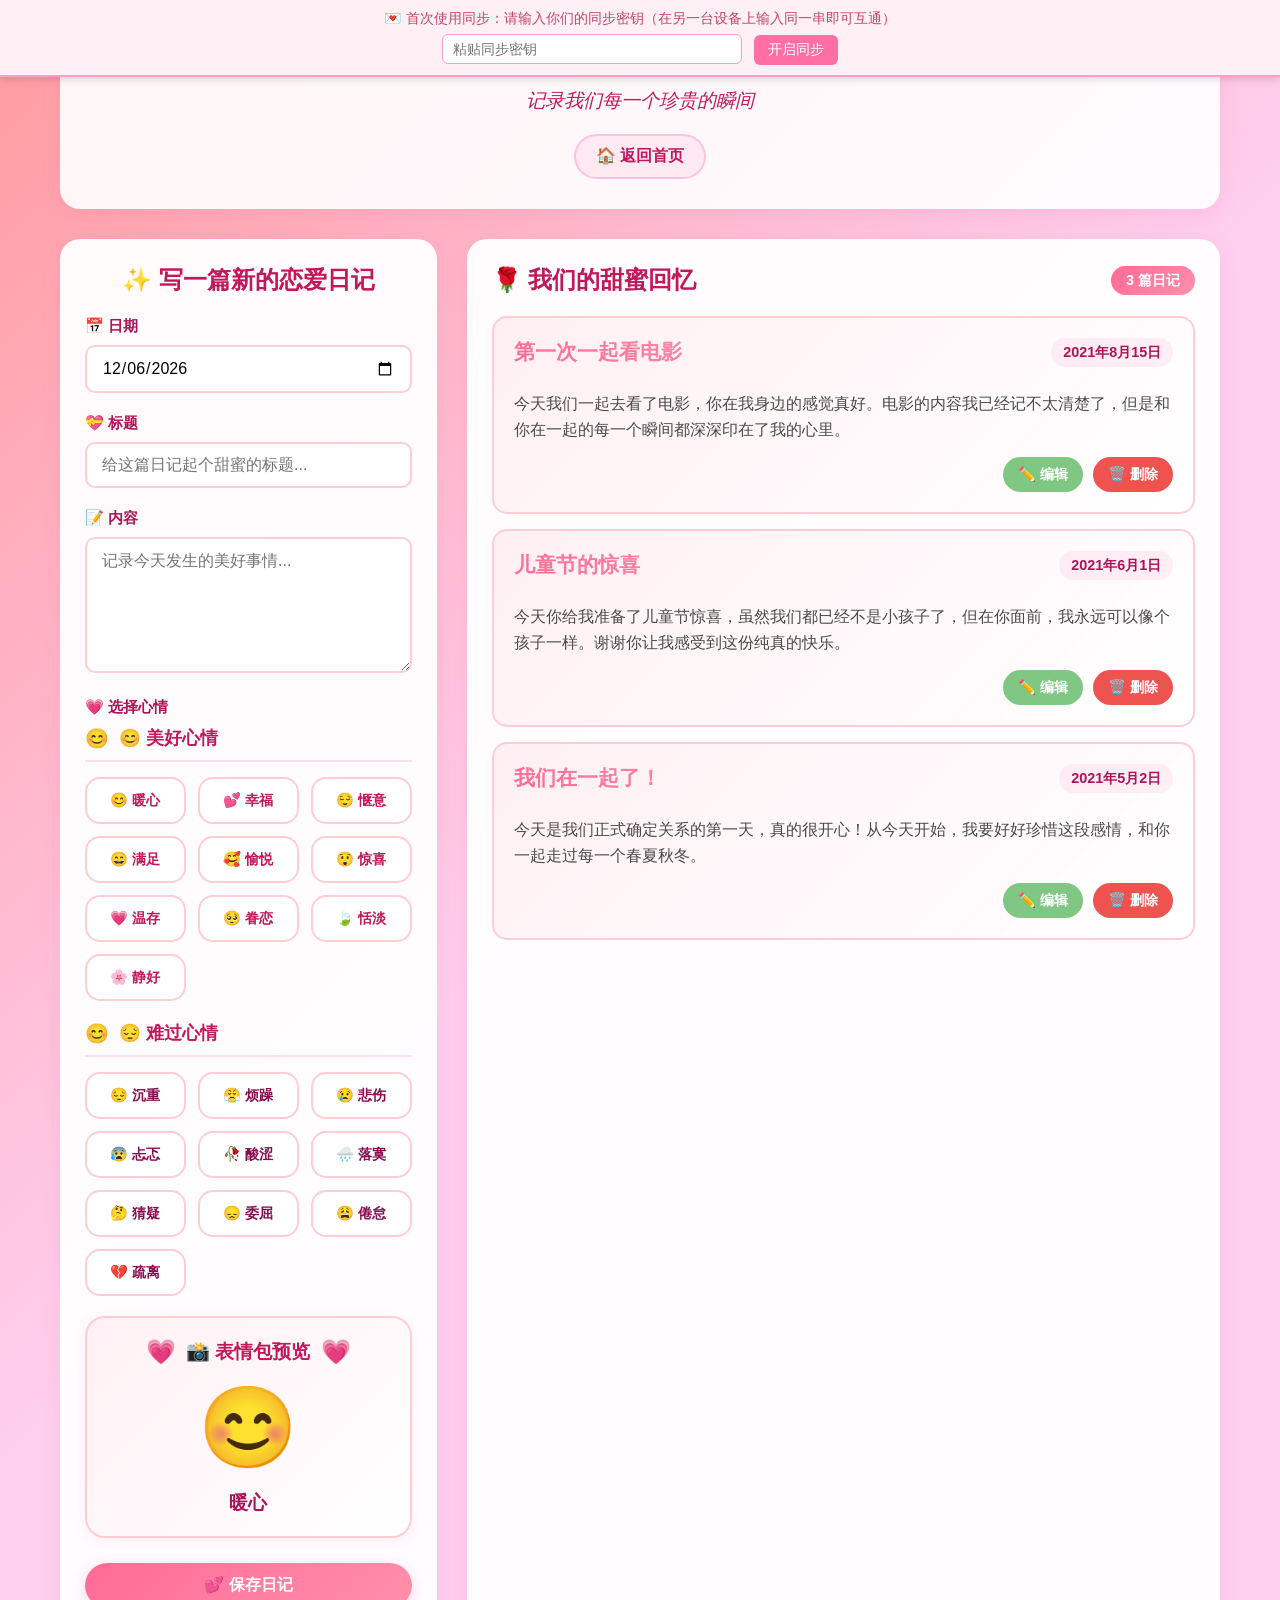
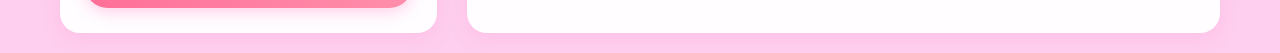
==== commit 499e4d00: "Add files via upload" ====
--- a/diary.html
+++ b/diary.html
@@ -139,6 +139,7 @@
         </div>
     </div>
 
+    <script src="data-sharing.js"></script>
     <script src="script.js"></script>
 <script src="mobile-optimizations.js"></script>
     <script>
--- a/styles.css
+++ b/styles.css
@@ -1135,8 +1135,10 @@
     }
 
     .date-display, .counter-display {
-        flex-direction: column;
-        gap: 5px;
+        flex-direction: row;
+        flex-wrap: nowrap;
+        justify-content: center;
+        gap: 6px;
     }
 
     .form-actions {
@@ -1148,20 +1150,32 @@
         align-items: flex-start;
     }
 
-    /* 优化导航按钮 */
+    /* 优化导航按钮：移动端并排显示 */
     .navigation {
         margin-top: 25px;
+        display: flex;
+        flex-direction: row;
+        justify-content: center;
+        gap: 10px;
+        flex-wrap: nowrap;
     }
 
     .nav-button {
-        display: block;
-        width: 100%;
-        max-width: 280px;
-        margin: 10px auto;
+        flex: 1;
+        display: flex;
+        flex-direction: column;
+        align-items: center;
+        justify-content: center;
+        gap: 6px;
+        padding: 12px 6px;
+        max-width: none;
+        width: auto;
+        margin: 0;
+        text-align: center;
     }
 
     .nav-button:not(:last-child) {
-        margin-bottom: 10px;
+        margin-bottom: 0;
     }
 
     /* 优化漂浮心形 */
@@ -1264,7 +1278,11 @@
     }
 
     .date-number {
-        font-size: 1.6rem;
+        font-size: 1.35rem;
+    }
+
+    .date-divider {
+        font-size: 1.15rem;
     }
 
     .diary-title {
@@ -1272,13 +1290,13 @@
     }
 
     #daysCounter, #hoursCounter, #minutesCounter, #secondsCounter {
-        font-size: 1.4rem;
-        min-width: 40px;
-        padding: 5px 0;
+        font-size: 1.15rem;
+        min-width: 30px;
+        padding: 2px 0;
     }
 
     .counter-label {
-        font-size: 0.9rem;
+        font-size: 0.85rem;
     }
 
     .message-text {
@@ -1291,27 +1309,31 @@
         line-height: 1.4;
     }
 
-    /* 导航按钮优化 */
+    /* 导航按钮优化：并排显示 */
     .navigation {
         display: flex;
+        flex-direction: row;
+        gap: 8px;
+        margin-top: 20px;
+        flex-wrap: nowrap;
+    }
+
+    .nav-button {
+        flex: 1;
+        display: flex;
         flex-direction: column;
-        gap: 10px;
-        margin-top: 20px;
-    }
-
-    .nav-button {
-        display: block;
-        width: 100%;
-        max-width: 280px;
-        margin: 0 auto;
-        min-height: 48px;
-        padding: 12px 20px;
-        font-size: 1rem;
+        align-items: center;
+        justify-content: center;
+        gap: 4px;
+        margin: 0;
+        min-height: 60px;
+        padding: 10px 4px;
+        font-size: 0.8rem;
         touch-action: manipulation;
     }
 
     .button-icon {
-        font-size: 1.3rem;
+        font-size: 1.2rem;
     }
 
     /* 表单元素优化 */
@@ -1511,11 +1533,20 @@
     }
 
     .date-number {
-        font-size: 1.3rem;
+        font-size: 1.15rem;
     }
 
     .date-divider {
         font-size: 1.1rem;
+    }
+
+    #daysCounter, #hoursCounter, #minutesCounter, #secondsCounter {
+        font-size: 1rem;
+        min-width: 26px;
+    }
+
+    .counter-label {
+        font-size: 0.78rem;
     }
 
     .love-date {
@@ -1542,13 +1573,14 @@
     }
 
     .nav-button {
-        padding: 10px 16px;
-        font-size: 0.9rem;
-        min-height: 44px;
+        padding: 8px 3px;
+        font-size: 0.72rem;
+        min-height: 56px;
+        gap: 3px;
     }
 
     .button-icon {
-        font-size: 1.2rem;
+        font-size: 1.1rem;
     }
 
     .game-card, .diary-item {
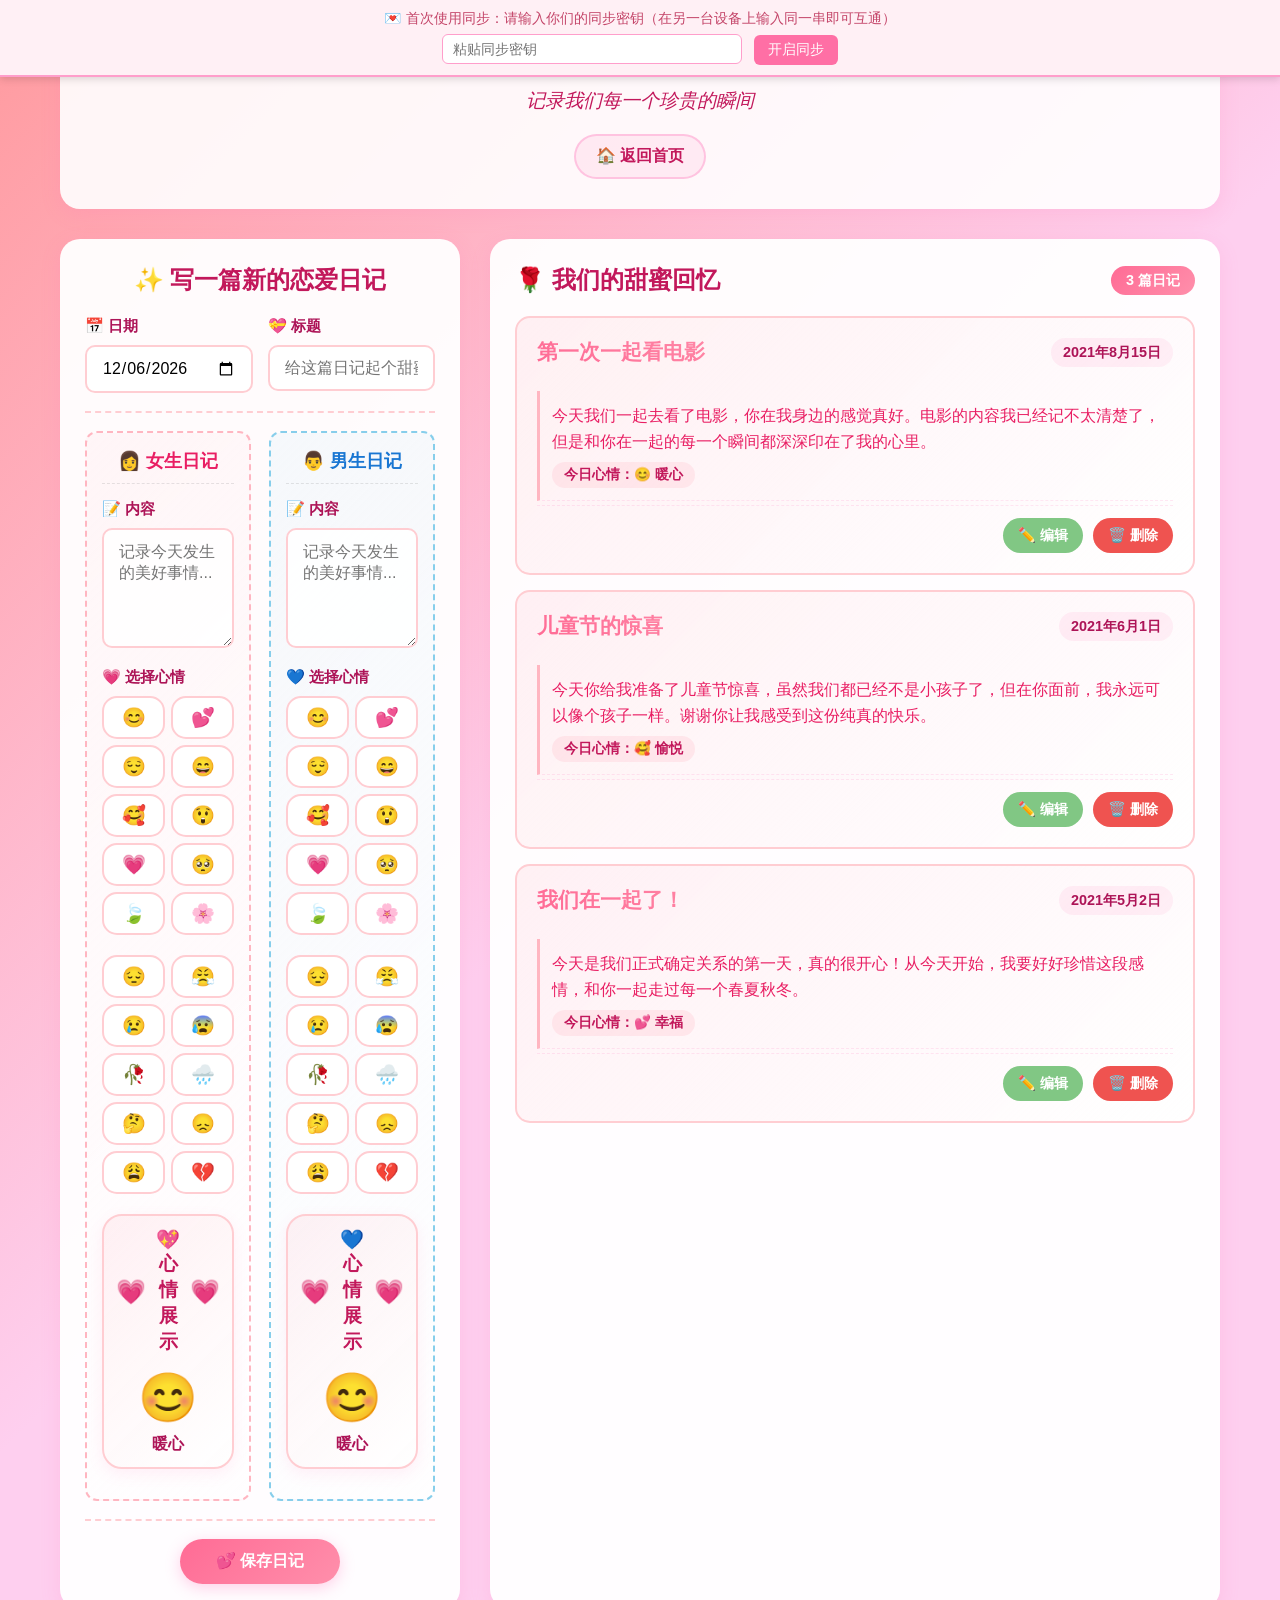
==== commit e21d0f8d: "Add files via upload" ====
--- a/diary.html
+++ b/diary.html
@@ -32,71 +32,121 @@
                 <form id="diaryForm" class="diary-form">
                     <input type="hidden" id="diaryId" value="">
 
-                    <div class="form-group">
-                        <label for="diaryDate" class="form-label">📅 日期</label>
-                        <input type="date" id="diaryDate" class="form-input" required>
+                    <!-- 上侧：日期与标题 -->
+                    <div class="form-top-row">
+                        <div class="form-group">
+                            <label for="diaryDate" class="form-label">📅 日期</label>
+                            <input type="date" id="diaryDate" class="form-input" required>
+                        </div>
+                        <div class="form-group">
+                            <label for="diaryTitle" class="form-label">💝 标题</label>
+                            <input type="text" id="diaryTitle" class="form-input" placeholder="给这篇日记起个甜蜜的标题..." required>
+                        </div>
                     </div>
 
-                    <div class="form-group">
-                        <label for="diaryTitle" class="form-label">💝 标题</label>
-                        <input type="text" id="diaryTitle" class="form-input" placeholder="给这篇日记起个甜蜜的标题..." required>
+                    <!-- 中间：左侧女生日记 + 右侧男生日记 -->
+                    <div class="form-middle-row">
+                        <!-- 左侧：女生日记 -->
+                        <div class="diary-side girl-side">
+                            <h3 class="side-title girl-side-title">👩 女生日记</h3>
+                            <div class="form-group">
+                                <label for="girlContent" class="form-label">📝 内容</label>
+                                <textarea id="girlContent" class="form-textarea" placeholder="记录今天发生的美好事情..." rows="5"></textarea>
+                            </div>
+                            <div class="form-group">
+                                <label class="form-label">💗 选择心情</label>
+                                <div class="mood-selector" data-side="girl">
+                                    <div class="mood-category">
+                                        <div class="mood-options positive-moods">
+                                            <button type="button" class="mood-btn" data-mood="暖心" data-emoji="😊">😊</button>
+                                            <button type="button" class="mood-btn" data-mood="幸福" data-emoji="💕">💕</button>
+                                            <button type="button" class="mood-btn" data-mood="惬意" data-emoji="😌">😌</button>
+                                            <button type="button" class="mood-btn" data-mood="满足" data-emoji="😄">😄</button>
+                                            <button type="button" class="mood-btn" data-mood="愉悦" data-emoji="🥰">🥰</button>
+                                            <button type="button" class="mood-btn" data-mood="惊喜" data-emoji="😲">😲</button>
+                                            <button type="button" class="mood-btn" data-mood="温存" data-emoji="💗">💗</button>
+                                            <button type="button" class="mood-btn" data-mood="眷恋" data-emoji="🥺">🥺</button>
+                                            <button type="button" class="mood-btn" data-mood="恬淡" data-emoji="🍃">🍃</button>
+                                            <button type="button" class="mood-btn" data-mood="静好" data-emoji="🌸">🌸</button>
+                                        </div>
+                                    </div>
+                                    <div class="mood-category">
+                                        <div class="mood-options negative-moods">
+                                            <button type="button" class="mood-btn" data-mood="沉重" data-emoji="😔">😔</button>
+                                            <button type="button" class="mood-btn" data-mood="烦躁" data-emoji="😤">😤</button>
+                                            <button type="button" class="mood-btn" data-mood="悲伤" data-emoji="😢">😢</button>
+                                            <button type="button" class="mood-btn" data-mood="忐忑" data-emoji="😰">😰</button>
+                                            <button type="button" class="mood-btn" data-mood="酸涩" data-emoji="🥀">🥀</button>
+                                            <button type="button" class="mood-btn" data-mood="落寞" data-emoji="🌧️">🌧️</button>
+                                            <button type="button" class="mood-btn" data-mood="猜疑" data-emoji="🤔">🤔</button>
+                                            <button type="button" class="mood-btn" data-mood="委屈" data-emoji="😞">😞</button>
+                                            <button type="button" class="mood-btn" data-mood="倦怠" data-emoji="😩">😩</button>
+                                            <button type="button" class="mood-btn" data-mood="疏离" data-emoji="💔">💔</button>
+                                        </div>
+                                    </div>
+                                </div>
+                                <div class="mood-preview" data-side="girl">
+                                    <p class="preview-title">💖 心情展示</p>
+                                    <div class="preview-emoji">😊</div>
+                                    <p class="preview-text">暖心</p>
+                                </div>
+                                <input type="hidden" class="diary-mood" data-side="girl" value="">
+                                <input type="hidden" class="diary-emoji" data-side="girl" value="">
+                            </div>
+                        </div>
+
+                        <!-- 右侧：男生日记 -->
+                        <div class="diary-side boy-side">
+                            <h3 class="side-title boy-side-title">👨 男生日记</h3>
+                            <div class="form-group">
+                                <label for="boyContent" class="form-label">📝 内容</label>
+                                <textarea id="boyContent" class="form-textarea" placeholder="记录今天发生的美好事情..." rows="5"></textarea>
+                            </div>
+                            <div class="form-group">
+                                <label class="form-label">💙 选择心情</label>
+                                <div class="mood-selector" data-side="boy">
+                                    <div class="mood-category">
+                                        <div class="mood-options positive-moods">
+                                            <button type="button" class="mood-btn" data-mood="暖心" data-emoji="😊">😊</button>
+                                            <button type="button" class="mood-btn" data-mood="幸福" data-emoji="💕">💕</button>
+                                            <button type="button" class="mood-btn" data-mood="惬意" data-emoji="😌">😌</button>
+                                            <button type="button" class="mood-btn" data-mood="满足" data-emoji="😄">😄</button>
+                                            <button type="button" class="mood-btn" data-mood="愉悦" data-emoji="🥰">🥰</button>
+                                            <button type="button" class="mood-btn" data-mood="惊喜" data-emoji="😲">😲</button>
+                                            <button type="button" class="mood-btn" data-mood="温存" data-emoji="💗">💗</button>
+                                            <button type="button" class="mood-btn" data-mood="眷恋" data-emoji="🥺">🥺</button>
+                                            <button type="button" class="mood-btn" data-mood="恬淡" data-emoji="🍃">🍃</button>
+                                            <button type="button" class="mood-btn" data-mood="静好" data-emoji="🌸">🌸</button>
+                                        </div>
+                                    </div>
+                                    <div class="mood-category">
+                                        <div class="mood-options negative-moods">
+                                            <button type="button" class="mood-btn" data-mood="沉重" data-emoji="😔">😔</button>
+                                            <button type="button" class="mood-btn" data-mood="烦躁" data-emoji="😤">😤</button>
+                                            <button type="button" class="mood-btn" data-mood="悲伤" data-emoji="😢">😢</button>
+                                            <button type="button" class="mood-btn" data-mood="忐忑" data-emoji="😰">😰</button>
+                                            <button type="button" class="mood-btn" data-mood="酸涩" data-emoji="🥀">🥀</button>
+                                            <button type="button" class="mood-btn" data-mood="落寞" data-emoji="🌧️">🌧️</button>
+                                            <button type="button" class="mood-btn" data-mood="猜疑" data-emoji="🤔">🤔</button>
+                                            <button type="button" class="mood-btn" data-mood="委屈" data-emoji="😞">😞</button>
+                                            <button type="button" class="mood-btn" data-mood="倦怠" data-emoji="😩">😩</button>
+                                            <button type="button" class="mood-btn" data-mood="疏离" data-emoji="💔">💔</button>
+                                        </div>
+                                    </div>
+                                </div>
+                                <div class="mood-preview" data-side="boy">
+                                    <p class="preview-title">💙 心情展示</p>
+                                    <div class="preview-emoji">😊</div>
+                                    <p class="preview-text">暖心</p>
+                                </div>
+                                <input type="hidden" class="diary-mood" data-side="boy" value="">
+                                <input type="hidden" class="diary-emoji" data-side="boy" value="">
+                            </div>
+                        </div>
                     </div>
 
-                    <div class="form-group">
-                        <label for="diaryContent" class="form-label">📝 内容</label>
-                        <textarea id="diaryContent" class="form-textarea" placeholder="记录今天发生的美好事情..." rows="6" required></textarea>
-                    </div>
-
-                    <div class="form-group">
-                        <label class="form-label">💗 选择心情</label>
-                        <div class="mood-selector" id="moodSelector">
-                            <!-- 正面心情 -->
-                            <div class="mood-category">
-                                <p class="mood-category-title">😊 美好心情</p>
-                                <div class="mood-options positive-moods">
-                                    <button type="button" class="mood-btn" data-mood="暖心" data-emoji="😊">😊 暖心</button>
-                                    <button type="button" class="mood-btn" data-mood="幸福" data-emoji="💕">💕 幸福</button>
-                                    <button type="button" class="mood-btn" data-mood="惬意" data-emoji="😌">😌 惬意</button>
-                                    <button type="button" class="mood-btn" data-mood="满足" data-emoji="😄">😄 满足</button>
-                                    <button type="button" class="mood-btn" data-mood="愉悦" data-emoji="🥰">🥰 愉悦</button>
-                                    <button type="button" class="mood-btn" data-mood="惊喜" data-emoji="😲">😲 惊喜</button>
-                                    <button type="button" class="mood-btn" data-mood="温存" data-emoji="💗">💗 温存</button>
-                                    <button type="button" class="mood-btn" data-mood="眷恋" data-emoji="🥺">🥺 眷恋</button>
-                                    <button type="button" class="mood-btn" data-mood="恬淡" data-emoji="🍃">🍃 恬淡</button>
-                                    <button type="button" class="mood-btn" data-mood="静好" data-emoji="🌸">🌸 静好</button>
-                                </div>
-                            </div>
-
-                            <!-- 负面心情 -->
-                            <div class="mood-category">
-                                <p class="mood-category-title">😔 难过心情</p>
-                                <div class="mood-options negative-moods">
-                                    <button type="button" class="mood-btn" data-mood="沉重" data-emoji="😔">😔 沉重</button>
-                                    <button type="button" class="mood-btn" data-mood="烦躁" data-emoji="😤">😤 烦躁</button>
-                                    <button type="button" class="mood-btn" data-mood="悲伤" data-emoji="😢">😢 悲伤</button>
-                                    <button type="button" class="mood-btn" data-mood="忐忑" data-emoji="😰">😰 忐忑</button>
-                                    <button type="button" class="mood-btn" data-mood="酸涩" data-emoji="🥀">🥀 酸涩</button>
-                                    <button type="button" class="mood-btn" data-mood="落寞" data-emoji="🌧️">🌧️ 落寞</button>
-                                    <button type="button" class="mood-btn" data-mood="猜疑" data-emoji="🤔">🤔 猜疑</button>
-                                    <button type="button" class="mood-btn" data-mood="委屈" data-emoji="😞">😞 委屈</button>
-                                    <button type="button" class="mood-btn" data-mood="倦怠" data-emoji="😩">😩 倦怠</button>
-                                    <button type="button" class="mood-btn" data-mood="疏离" data-emoji="💔">💔 疏离</button>
-                                </div>
-                            </div>
-                        </div>
-
-                        <!-- 表情包预览区域 -->
-                        <div class="mood-preview" id="moodPreview">
-                            <p class="preview-title">📸 表情包预览</p>
-                            <div class="preview-emoji" id="previewEmoji">😊</div>
-                            <p class="preview-text" id="previewText">暖心</p>
-                        </div>
-
-                        <input type="hidden" id="diaryMood" value="">
-                        <input type="hidden" id="diaryEmoji" value="">
-                    </div>
-
-                    <div class="form-actions">
+                    <!-- 下侧：按钮 -->
+                    <div class="form-bottom-row">
                         <button type="submit" class="btn btn-primary" id="submitBtn">💕 保存日记</button>
                         <button type="button" class="btn btn-secondary" id="cancelBtn" style="display: none;">取消编辑</button>
                     </div>
--- a/styles.css
+++ b/styles.css
@@ -661,6 +661,159 @@
     justify-content: flex-end;
 }
 
+/* ============ 编辑日记四区域布局 ============ */
+.form-top-row {
+    display: flex;
+    gap: 15px;
+    padding-bottom: 18px;
+    border-bottom: 2px dashed #ffcdd2;
+    margin-bottom: 18px;
+}
+
+.form-top-row .form-group {
+    flex: 1;
+    margin-bottom: 0;
+}
+
+.form-middle-row {
+    display: flex;
+    gap: 18px;
+    padding-bottom: 18px;
+    border-bottom: 2px dashed #ffcdd2;
+    margin-bottom: 18px;
+}
+
+.diary-side {
+    flex: 1;
+    padding: 15px;
+    border-radius: 12px;
+    background: rgba(255, 255, 255, 0.6);
+}
+
+.girl-side {
+    border: 2px dashed #ffb6c1;
+    background: linear-gradient(135deg, rgba(255, 182, 193, 0.08), rgba(255, 255, 255, 0.6));
+}
+
+.boy-side {
+    border: 2px dashed #87ceeb;
+    background: linear-gradient(135deg, rgba(135, 206, 235, 0.08), rgba(255, 255, 255, 0.6));
+}
+
+.side-title {
+    text-align: center;
+    font-size: 1.15rem;
+    font-weight: 600;
+    margin-bottom: 15px;
+    padding-bottom: 10px;
+    border-bottom: 1px dashed rgba(0, 0, 0, 0.1);
+}
+
+.girl-side-title {
+    color: #e91e63;
+}
+
+.boy-side-title {
+    color: #1976d2;
+}
+
+.diary-side .form-group {
+    margin-bottom: 15px;
+}
+
+.diary-side .mood-options {
+    grid-template-columns: repeat(auto-fill, minmax(42px, 1fr));
+    gap: 6px;
+}
+
+.diary-side .mood-btn {
+    padding: 8px 4px;
+    font-size: 1.2rem;
+    flex-direction: row;
+    justify-content: center;
+    min-height: 40px;
+}
+
+.diary-side .mood-preview {
+    margin-top: 12px;
+    padding: 12px;
+}
+
+.diary-side .preview-emoji {
+    font-size: 3rem;
+    margin-bottom: 8px;
+}
+
+.diary-side .preview-text {
+    font-size: 1rem;
+}
+
+.form-bottom-row {
+    display: flex;
+    gap: 12px;
+    justify-content: center;
+}
+
+.form-bottom-row .btn {
+    flex: 0 1 auto;
+    min-width: 160px;
+}
+
+/* ============ 日记展示四层布局 ============ */
+.diary-layer {
+    padding: 12px 0;
+    border-bottom: 1px dashed rgba(255, 105, 180, 0.15);
+}
+
+.diary-layer:last-of-type {
+    border-bottom: none;
+}
+
+.girl-layer {
+    padding-left: 12px;
+    border-left: 3px solid #ffb6c1;
+}
+
+.boy-layer {
+    padding-left: 12px;
+    border-left: 3px solid #87ceeb;
+}
+
+.girl-text {
+    color: #e91e63 !important;
+    margin-bottom: 8px !important;
+}
+
+.boy-text {
+    color: #1976d2 !important;
+    margin-bottom: 8px !important;
+}
+
+.diary-mood-tag {
+    display: inline-block;
+    padding: 4px 12px;
+    border-radius: 15px;
+    font-size: 0.85rem;
+    font-weight: 600;
+}
+
+.girl-mood {
+    background: rgba(255, 182, 193, 0.25);
+    color: #c2185b;
+}
+
+.boy-mood {
+    background: rgba(135, 206, 235, 0.25);
+    color: #1565c0;
+}
+
+/* 日记条目内第四层按钮保持右侧并排 */
+.diary-item .diary-actions {
+    padding-top: 12px;
+    border-top: 1px dashed rgba(255, 105, 180, 0.15);
+    margin-top: 4px;
+}
+
 .action-btn {
     padding: 8px 15px;
     border: none;
@@ -1143,6 +1296,25 @@
 
     .form-actions {
         flex-direction: column;
+    }
+
+    /* 编辑日记四区域：移动端上下堆叠 */
+    .form-top-row {
+        flex-direction: column;
+        gap: 12px;
+    }
+
+    .form-middle-row {
+        flex-direction: column;
+        gap: 15px;
+    }
+
+    .form-bottom-row {
+        flex-direction: column;
+    }
+
+    .form-bottom-row .btn {
+        width: 100%;
     }
 
     .list-header {
